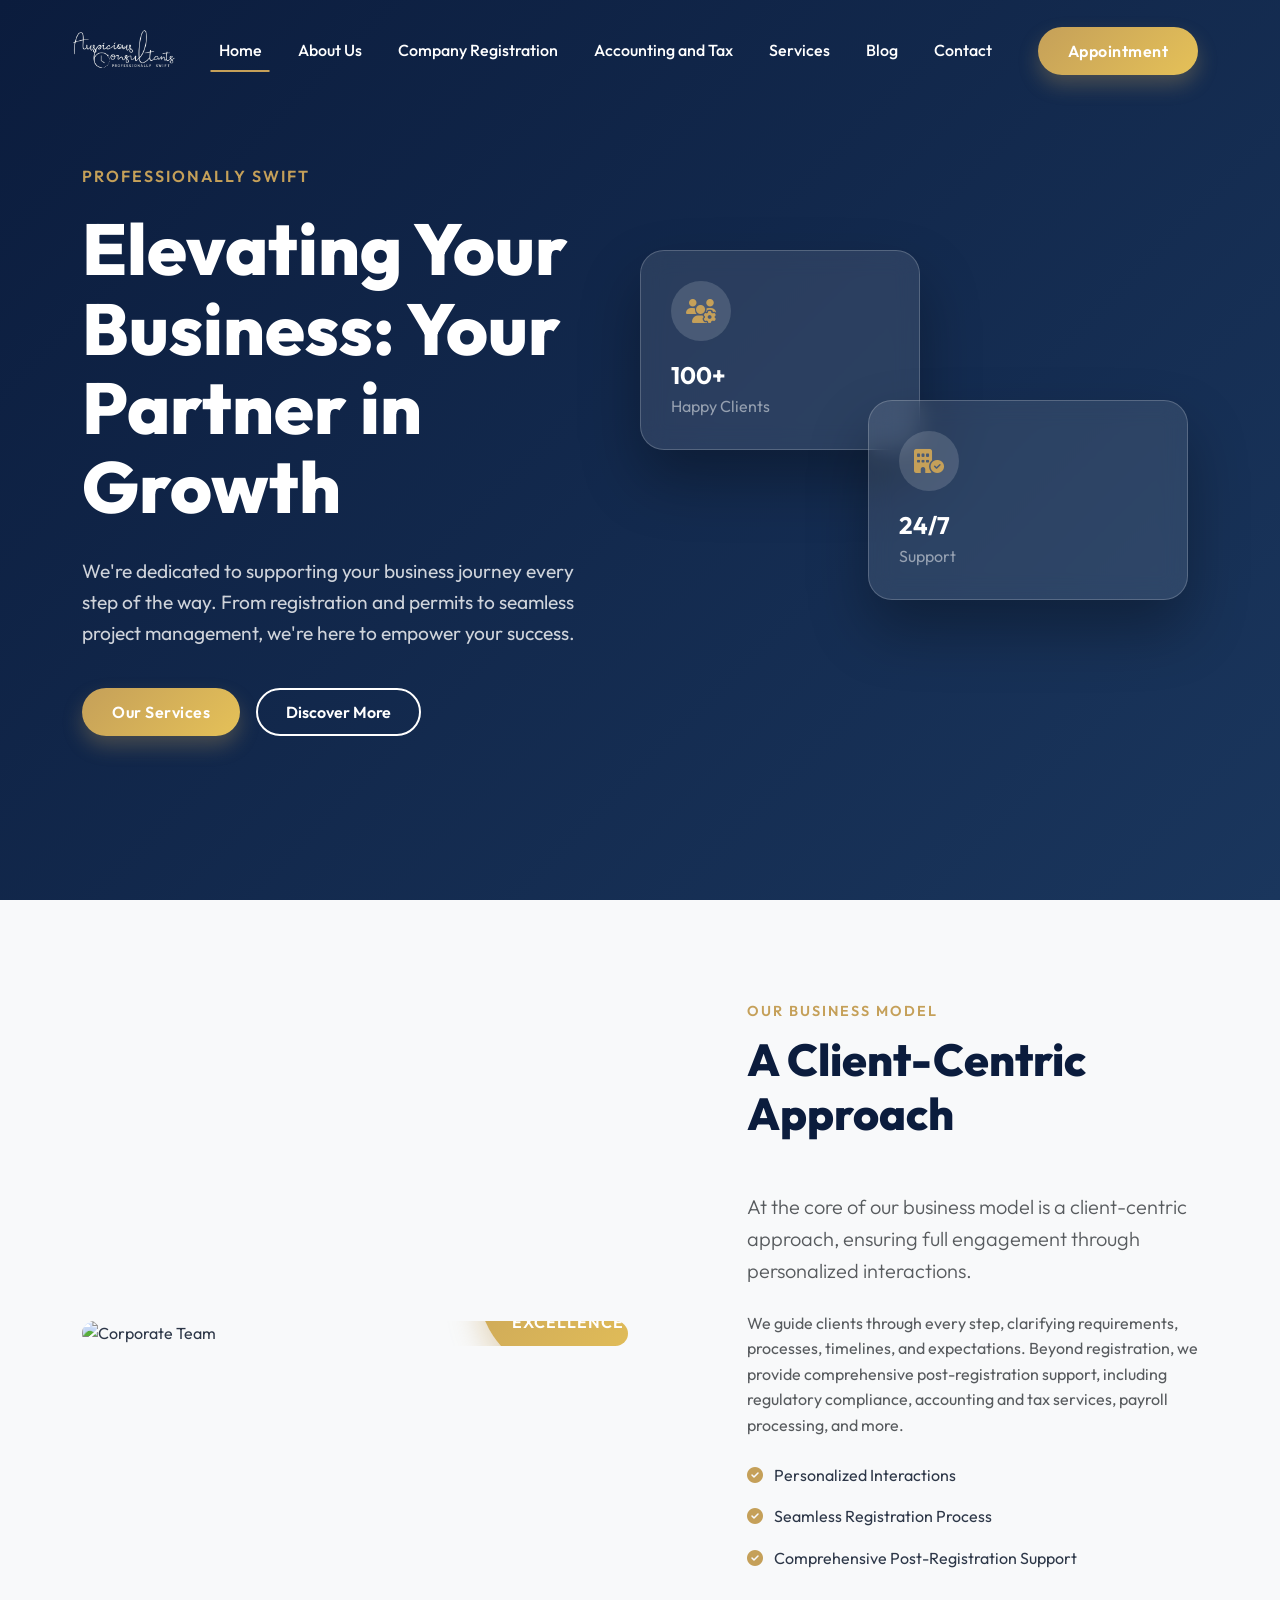
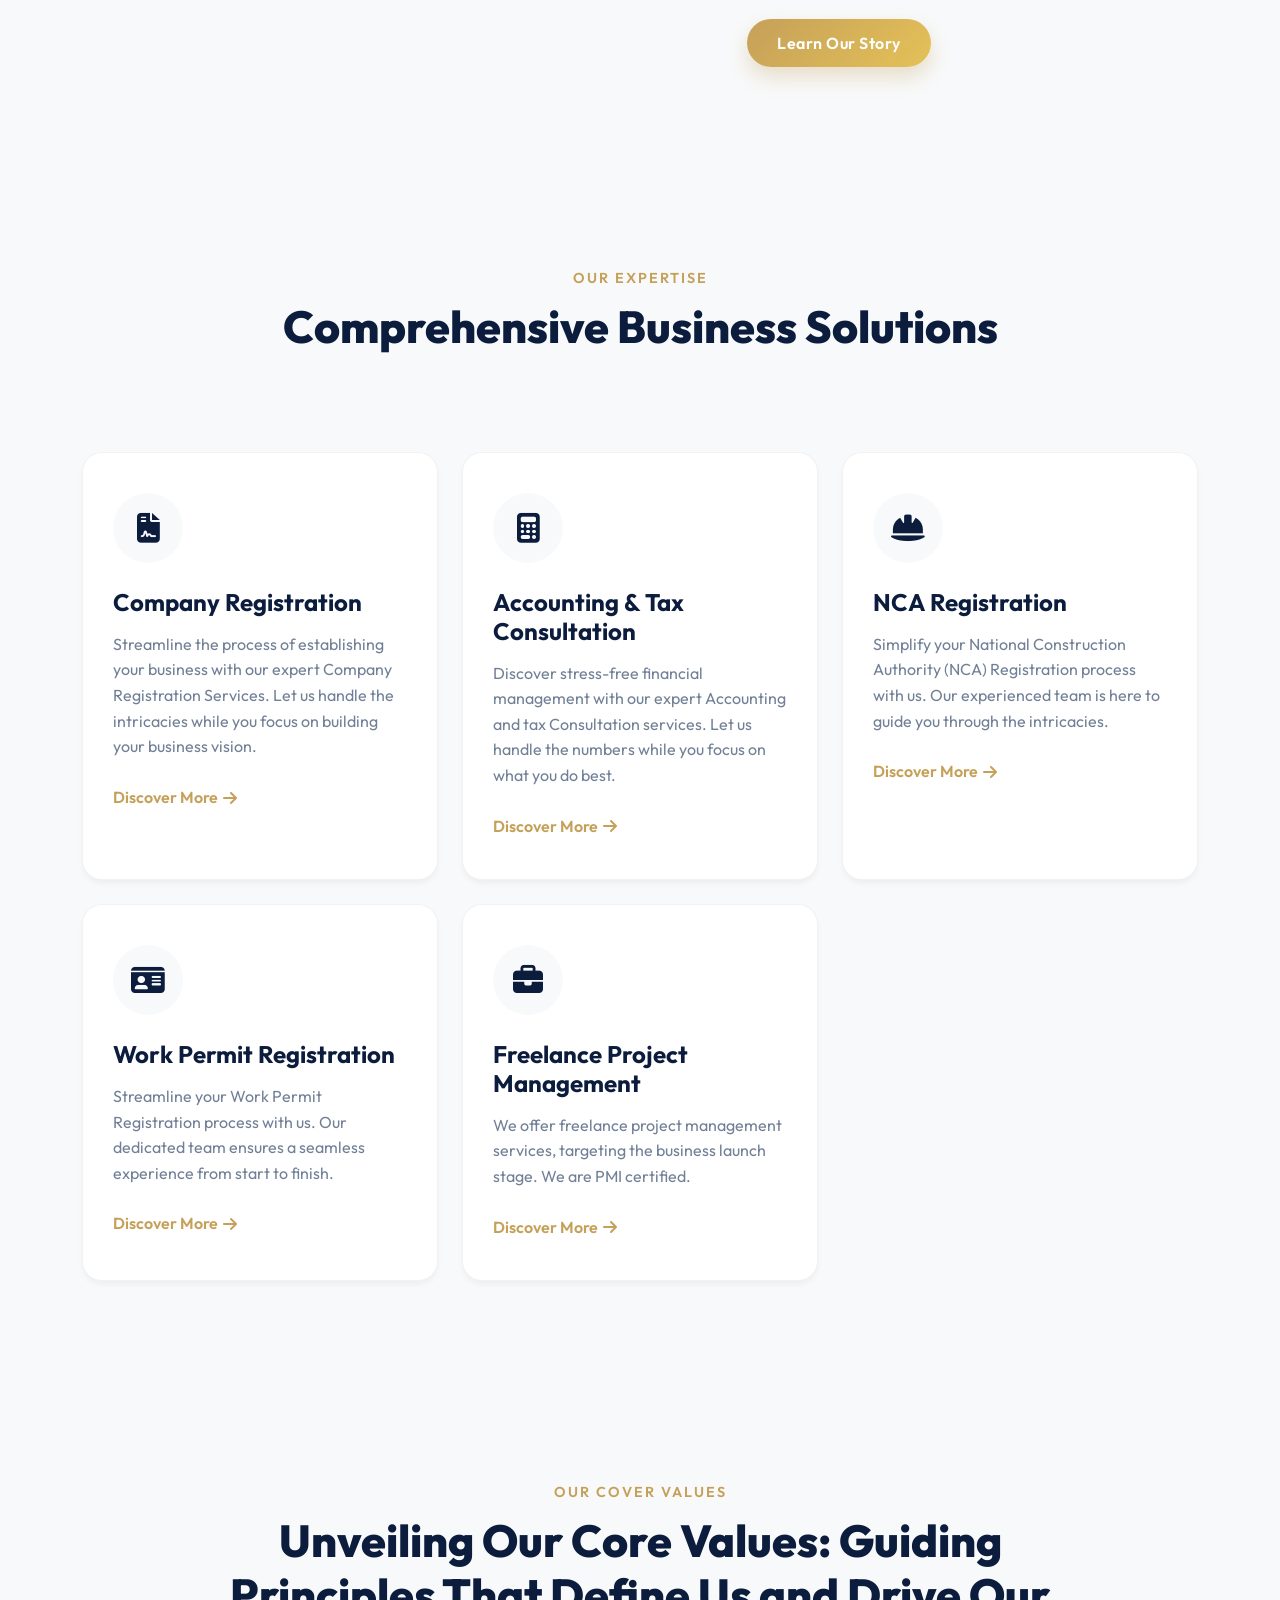
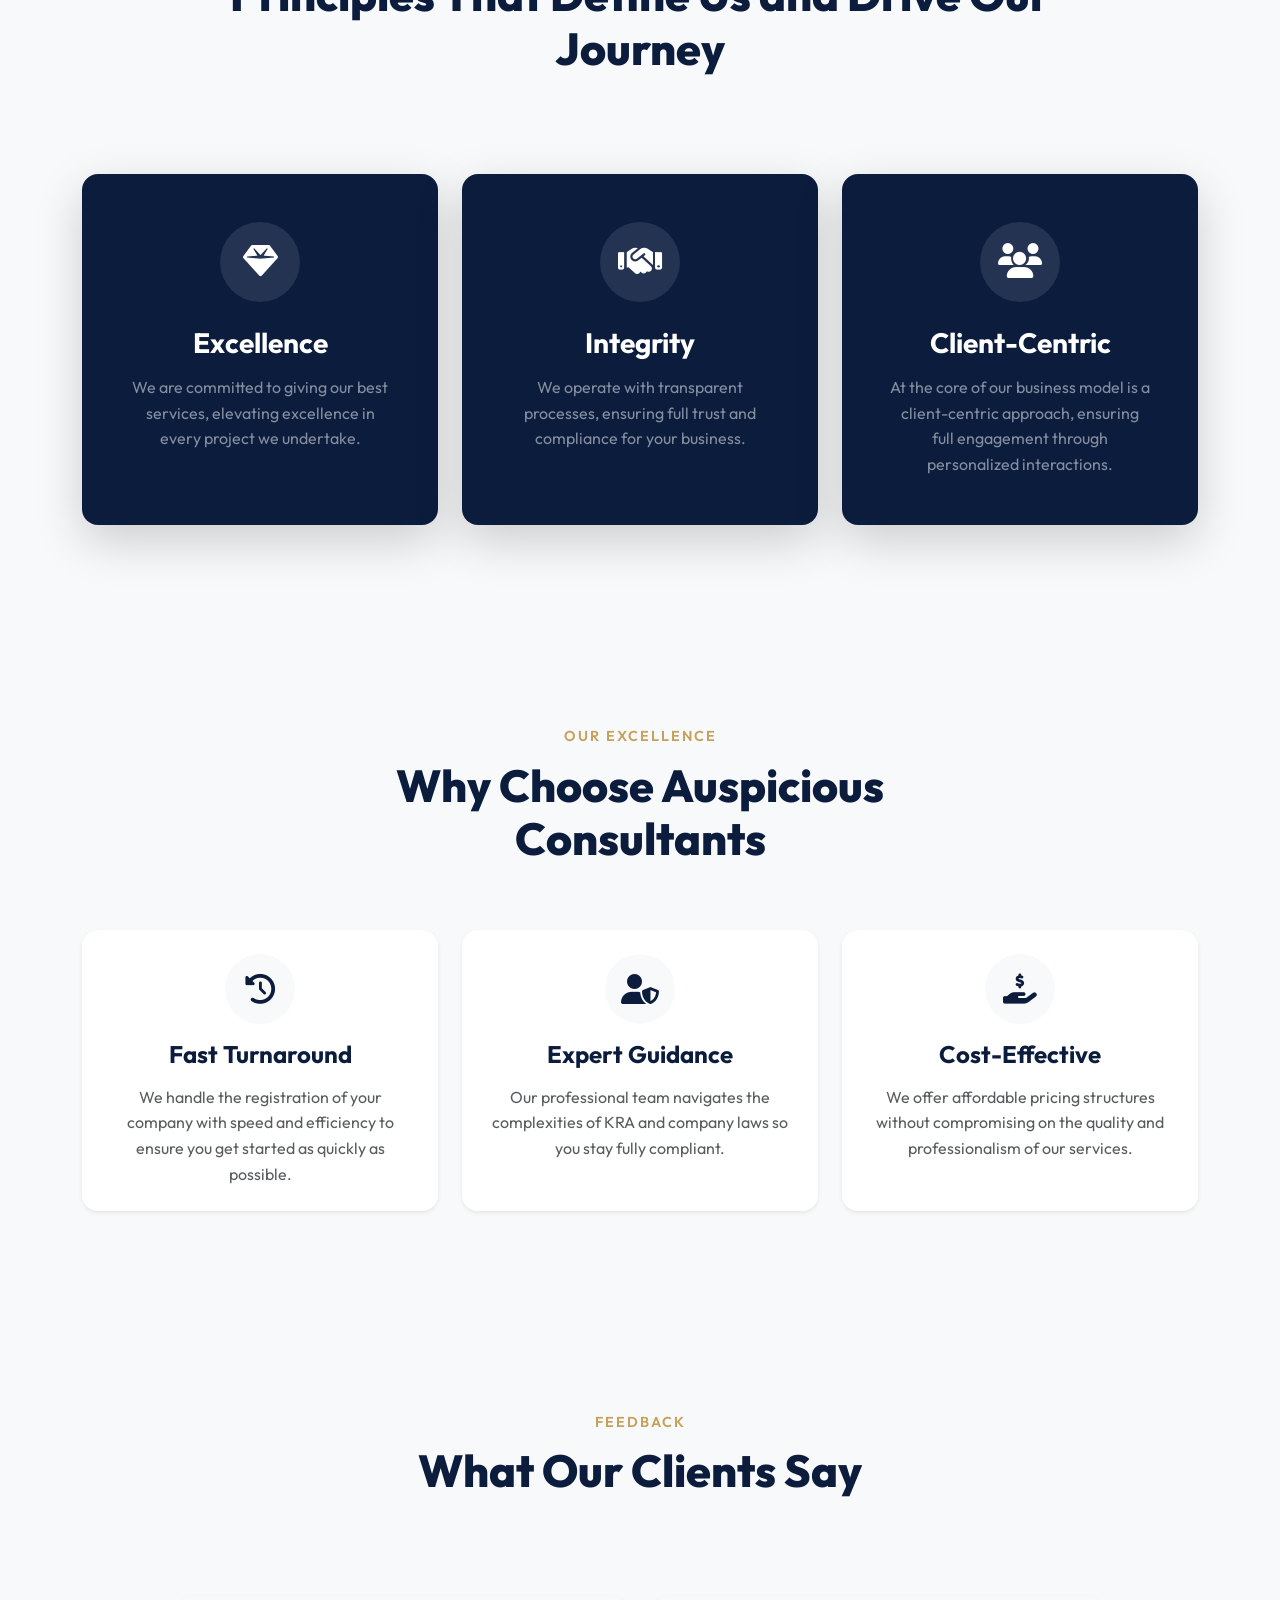
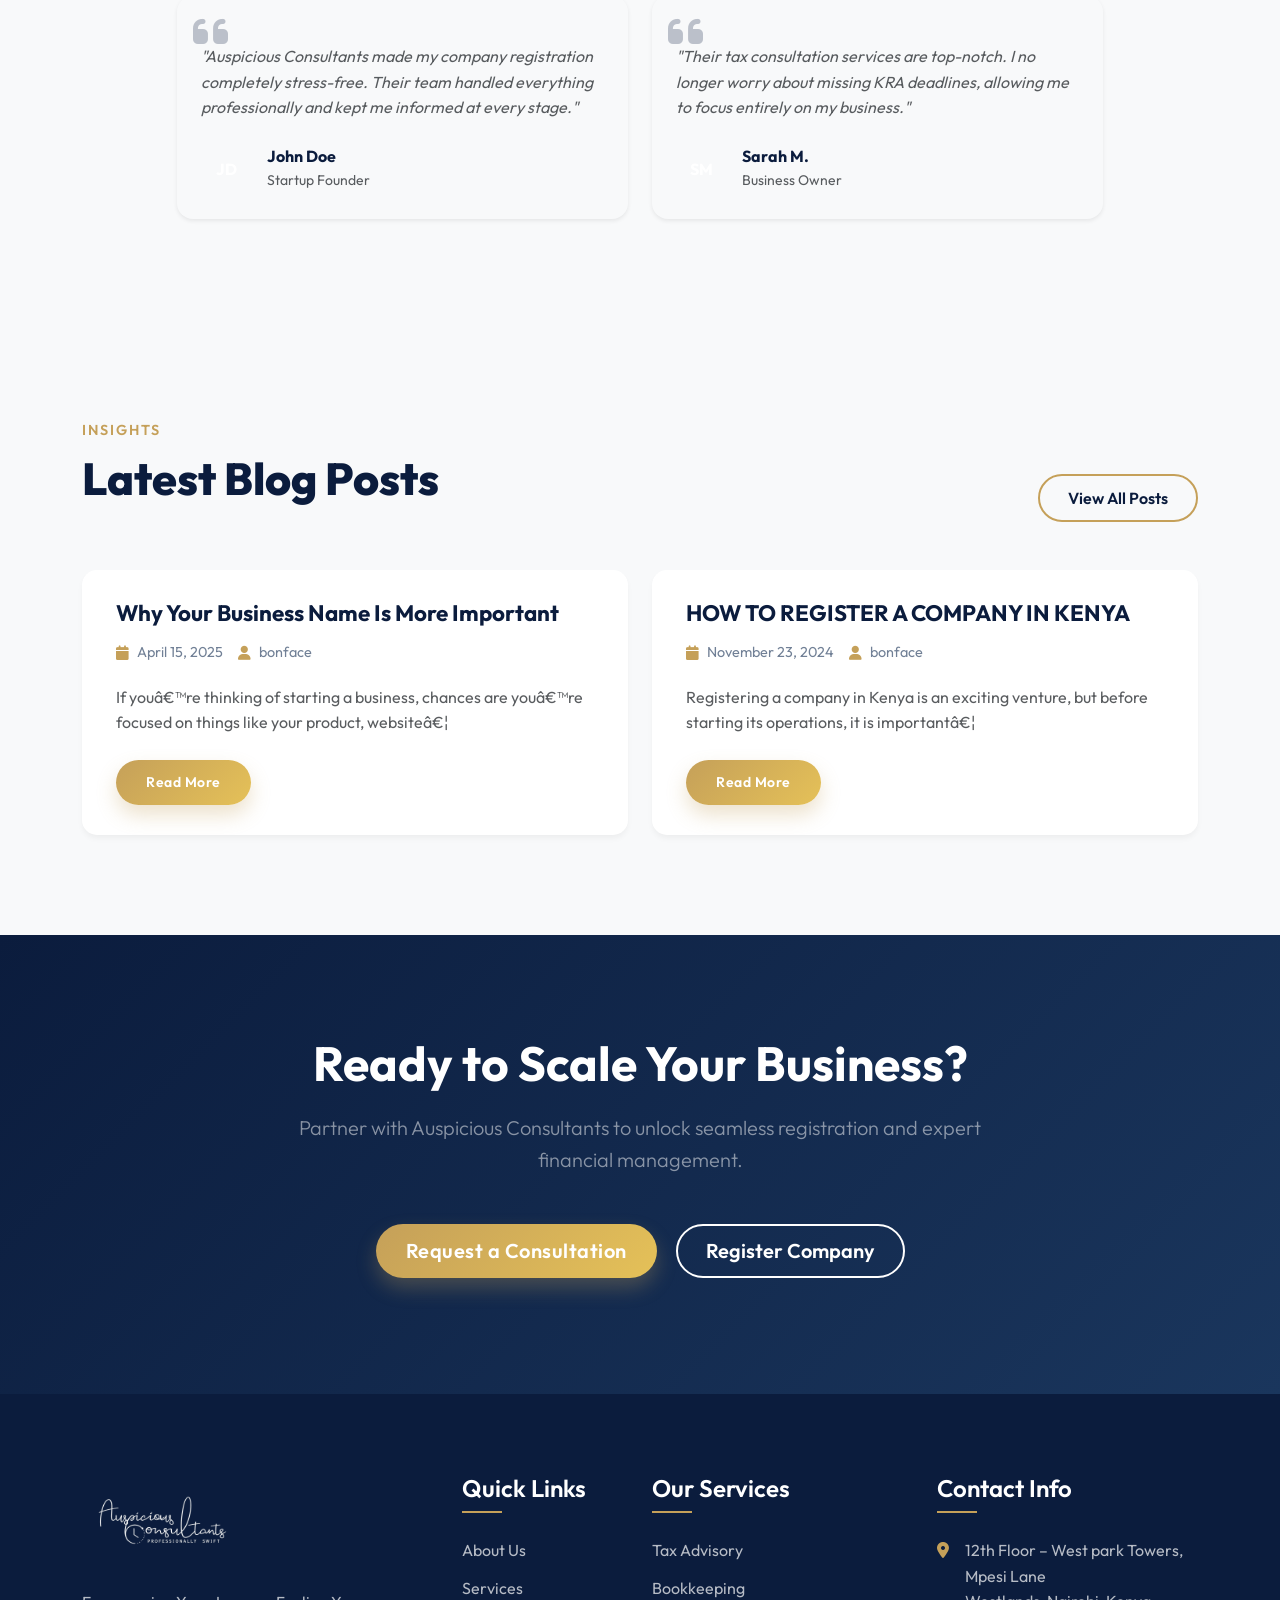
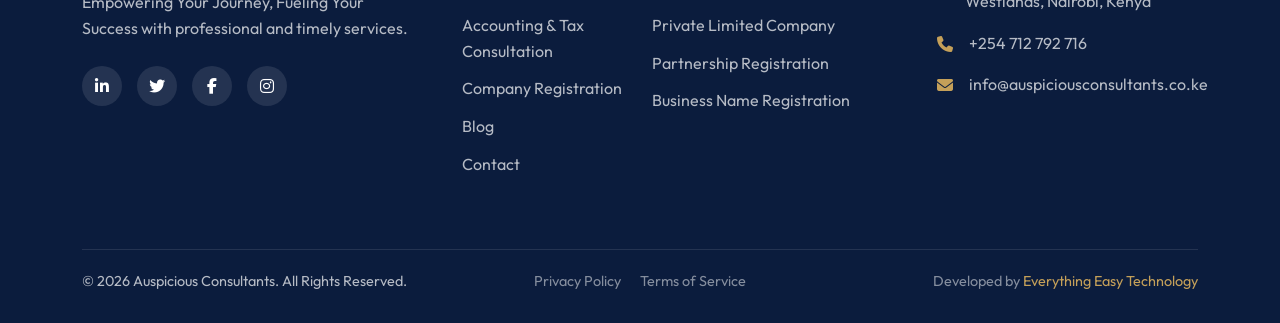
==== index.html @ 0782c594 "first commit" ====
<!doctype html>
<html lang="en">
  <head>
    <meta charset="UTF-8" />
    <meta name="viewport" content="width=device-width, initial-scale=1.0" />
    <!-- SEO Meta Tags -->
    <meta
      name="description"
      content="Auspicious Consultants providing top-tier Company Registration, Accounting and Tax Consultation services in Kenya."
    />
    <meta
      name="keywords"
      content="company registration, tax consultation, accounting, Kenya, KRA returns"
    />
    <title>Auspicious Consultants | Professional Registration & Tax</title>

    <!-- Open Graph Tags -->
    <meta property="og:title" content="Auspicious Consultants" />
    <meta
      property="og:description"
      content="Company Registration and Tax Consultation services."
    />
    <meta property="og:type" content="website" />

    <!-- Google Fonts -->
    <link rel="preconnect" href="https://fonts.googleapis.com" />
    <link rel="preconnect" href="https://fonts.gstatic.com" crossorigin />
    <link
      href="https://fonts.googleapis.com/css2?family=Outfit:wght@300;400;500;600;700;800&display=swap"
      rel="stylesheet"
    />

    <!-- Bootstrap 5 CSS -->
    <link
      href="https://cdn.jsdelivr.net/npm/bootstrap@5.3.0/dist/css/bootstrap.min.css"
      rel="stylesheet"
    />

    <!-- Font Awesome -->
    <link
      rel="stylesheet"
      href="https://cdnjs.cloudflare.com/ajax/libs/font-awesome/6.4.0/css/all.min.css"
    />

    <!-- AOS Animation CSS -->
    <link href="https://unpkg.com/aos@2.3.1/dist/aos.css" rel="stylesheet" />

    <!-- Custom CSS -->
    <link rel="stylesheet" href="css/style.css" />
  </head>

  <body>
    <div id="nav-placeholder"></div>

    <!-- Hero Section -->
    <section class="hero" id="home">
      <div class="container">
        <div class="row align-items-center">
          <div class="col-lg-6 hero-content" data-aos="fade-right">
            <span class="hero-subtitle">Professionally Swift</span>
            <h1 class="hero-title">
              Elevating Your Business: Your Partner in Growth
            </h1>
            <p class="hero-text">
              We're dedicated to supporting your business journey every step of
              the way. From registration and permits to seamless project
              management, we're here to empower your success.
            </p>
            <div class="d-flex gap-3">
              <a href="accounting-tax-consultation.html" class="btn btn-premium"
                >Our Services</a
              >
              <a
                href="about.html"
                class="btn btn-outline-premium text-white border-white"
                >Discover More</a
              >
            </div>
          </div>
          <div
            class="col-lg-6 hero-visual d-none d-lg-flex"
            data-aos="fade-left"
            data-aos-delay="200"
          >
            <!-- Glassmorphism Floating Cards -->
            <div class="glass-card gc-1">
              <div class="glass-icon">
                <i class="fa-solid fa-users-gear"></i>
              </div>
              <h4 class="text-white mb-1">100+</h4>
              <p class="text-white-50 mb-0">Happy Clients</p>
            </div>
            <!-- <div class="glass-card gc-2">
              <div class="glass-icon"><i class="fa-solid fa-bolt"></i></div>
              <h4 class="text-white mb-1">100%</h4>
              <p class="text-white-50 mb-0">Efficiency</p>
            </div> -->

            <div class="glass-card gc-3">
              <div class="glass-icon">
                <i class="fa-solid fa-building-circle-check"></i>
              </div>
              <h4 class="text-white mb-1">24/7</h4>
              <p class="text-white-50 mb-0">Support</p>
            </div>
          </div>
        </div>
      </div>
    </section>

    <!-- About Section -->
    <section class="section-padding bg-light-gray" id="about">
      <div class="container">
        <div class="row align-items-center">
          <div class="col-lg-6 mb-5 mb-lg-0" data-aos="fade-right">
            <div class="about-image">
              <img
                src="https://images.unsplash.com/photo-1600880292203-757bb62b4baf?auto=format&fit=crop&q=80&w=1000"
                alt="Corporate Team"
                class="img-fluid"
              />
              <div class="experience-badge">
                <h3><span class="counter" data-target="25">0</span>+</h3>
                <p>Years<br />Excellence</p>
              </div>
            </div>
          </div>
          <div class="col-lg-5 offset-lg-1" data-aos="fade-left">
            <div class="section-title">
              <span class="section-subtitle">Our Business Model</span>
              <h2>A Client-Centric Approach</h2>
            </div>
            <p class="lead text-muted mb-4">
              At the core of our business model is a client-centric approach,
              ensuring full engagement through personalized interactions.
            </p>
            <p class="text-muted mb-4">
              We guide clients through every step, clarifying requirements,
              processes, timelines, and expectations. Beyond registration, we
              provide comprehensive post-registration support, including
              regulatory compliance, accounting and tax services, payroll
              processing, and more.
            </p>
            <ul class="list-unstyled mb-5">
              <li class="mb-3">
                <i class="fa-solid fa-check-circle text-accent me-2"></i>
                Personalized Interactions
              </li>
              <li class="mb-3">
                <i class="fa-solid fa-check-circle text-accent me-2"></i>
                Seamless Registration Process
              </li>
              <li>
                <i class="fa-solid fa-check-circle text-accent me-2"></i>
                Comprehensive Post-Registration Support
              </li>
            </ul>
            <a href="about.html" class="btn btn-premium">Learn Our Story</a>
          </div>
        </div>
      </div>
    </section>

    <!-- Services Section -->
    <section class="section-padding" id="services">
      <div class="container">
        <div class="row text-center mb-5" data-aos="fade-up">
          <div class="col-lg-8 mx-auto">
            <div class="section-title text-center">
              <span class="section-subtitle">Our Expertise</span>
              <h2>Comprehensive Business Solutions</h2>
            </div>
          </div>
        </div>
        <div class="row g-4">
          <!-- Service 1 -->
          <div
            class="col-lg-4 col-md-6"
            data-aos="fade-up"
            data-aos-delay="100"
          >
            <div class="service-card">
              <div class="service-icon">
                <i class="fa-solid fa-file-contract"></i>
              </div>
              <h4>Company Registration</h4>
              <p>
                Streamline the process of establishing your business with our
                expert Company Registration Services. Let us handle the
                intricacies while you focus on building your business vision.
              </p>
              <a href="company-registration.html" class="service-link"
                >Discover More <i class="fa-solid fa-arrow-right"></i
              ></a>
            </div>
          </div>
          <!-- Service 2 -->
          <div
            class="col-lg-4 col-md-6"
            data-aos="fade-up"
            data-aos-delay="200"
          >
            <div class="service-card">
              <div class="service-icon">
                <i class="fa-solid fa-calculator"></i>
              </div>
              <h4>Accounting & Tax Consultation</h4>
              <p>
                Discover stress-free financial management with our expert
                Accounting and tax Consultation services. Let us handle the
                numbers while you focus on what you do best.
              </p>
              <a href="accounting-tax-consultation.html" class="service-link"
                >Discover More <i class="fa-solid fa-arrow-right"></i
              ></a>
            </div>
          </div>
          <!-- Service 3 -->
          <div
            class="col-lg-4 col-md-6"
            data-aos="fade-up"
            data-aos-delay="300"
          >
            <div class="service-card">
              <div class="service-icon">
                <i class="fa-solid fa-hard-hat"></i>
              </div>
              <h4>NCA Registration</h4>
              <p>
                Simplify your National Construction Authority (NCA) Registration
                process with us. Our experienced team is here to guide you
                through the intricacies.
              </p>
              <a href="#" class="service-link"
                >Discover More <i class="fa-solid fa-arrow-right"></i
              ></a>
            </div>
          </div>
          <!-- Service 4 -->
          <div
            class="col-lg-4 col-md-6"
            data-aos="fade-up"
            data-aos-delay="400"
          >
            <div class="service-card">
              <div class="service-icon">
                <i class="fa-solid fa-id-card"></i>
              </div>
              <h4>Work Permit Registration</h4>
              <p>
                Streamline your Work Permit Registration process with us. Our
                dedicated team ensures a seamless experience from start to
                finish.
              </p>
              <a href="#" class="service-link"
                >Discover More <i class="fa-solid fa-arrow-right"></i
              ></a>
            </div>
          </div>
          <!-- Service 5 -->
          <div
            class="col-lg-4 col-md-6"
            data-aos="fade-up"
            data-aos-delay="500"
          >
            <div class="service-card">
              <div class="service-icon">
                <i class="fa-solid fa-briefcase"></i>
              </div>
              <h4>Freelance Project Management</h4>
              <p>
                We offer freelance project management services, targeting the
                business launch stage. We are PMI certified.
              </p>
              <a href="#" class="service-link"
                >Discover More <i class="fa-solid fa-arrow-right"></i
              ></a>
            </div>
          </div>
        </div>
      </div>
    </section>
    <!-- Our Cover Values -->
    <section class="section-padding" id="core-values">
      <div class="container">
        <div class="row text-center mb-5" data-aos="fade-up">
          <div class="col-lg-10 mx-auto">
            <div class="section-title text-center">
              <span class="section-subtitle">Our Cover Values</span>
              <h2>
                Unveiling Our Core Values: Guiding Principles That Define Us and
                Drive Our Journey
              </h2>
            </div>
          </div>
        </div>
        <div class="row g-4">
          <div class="col-lg-4" data-aos="fade-up" data-aos-delay="100">
            <div
              class="bg-primary-theme text-center p-5 rounded-4 h-100 shadow-lg hover-lift"
            >
              <div
                class="service-icon mx-auto mb-4 text-white d-flex align-items-center justify-content-center"
                style="
                  width: 80px;
                  height: 80px;
                  font-size: 35px;
                  background: rgba(255, 255, 255, 0.1);
                  border-radius: 50%;
                "
              >
                <i class="fa-solid fa-gem"></i>
              </div>
              <h3 class="text-white mb-3">Excellence</h3>
              <p class="text-white-50 mb-0">
                We are committed to giving our best services, elevating
                excellence in every project we undertake.
              </p>
            </div>
          </div>
          <div class="col-lg-4" data-aos="fade-up" data-aos-delay="200">
            <div
              class="bg-primary-theme text-center p-5 rounded-4 h-100 shadow-lg hover-lift"
            >
              <div
                class="service-icon mx-auto mb-4 text-white d-flex align-items-center justify-content-center"
                style="
                  width: 80px;
                  height: 80px;
                  font-size: 35px;
                  background: rgba(255, 255, 255, 0.1);
                  border-radius: 50%;
                "
              >
                <i class="fa-solid fa-handshake"></i>
              </div>
              <h3 class="text-white mb-3">Integrity</h3>
              <p class="text-white-50 mb-0">
                We operate with transparent processes, ensuring full trust and
                compliance for your business.
              </p>
            </div>
          </div>
          <div class="col-lg-4" data-aos="fade-up" data-aos-delay="300">
            <div
              class="bg-primary-theme text-center p-5 rounded-4 h-100 shadow-lg hover-lift"
            >
              <div
                class="service-icon mx-auto mb-4 text-white d-flex align-items-center justify-content-center"
                style="
                  width: 80px;
                  height: 80px;
                  font-size: 35px;
                  background: rgba(255, 255, 255, 0.1);
                  border-radius: 50%;
                "
              >
                <i class="fa-solid fa-users"></i>
              </div>
              <h3 class="text-white mb-3">Client-Centric</h3>
              <p class="text-white-50 mb-0">
                At the core of our business model is a client-centric approach,
                ensuring full engagement through personalized interactions.
              </p>
            </div>
          </div>
        </div>
      </div>
    </section>

    <!-- Why Choose Us -->
    <section class="section-padding bg-light-gray" id="why-us">
      <div class="container">
        <div class="row align-items-end mb-5" data-aos="fade-up">
          <div class="col-lg-8 mx-auto text-center">
            <div class="section-title mb-0">
              <span class="section-subtitle">Our Excellence</span>
              <h2>Why Choose Auspicious Consultants</h2>
            </div>
          </div>
        </div>
        <div class="row g-4">
          <div
            class="col-lg-4 col-md-6"
            data-aos="fade-up"
            data-aos-delay="100"
          >
            <div class="bg-white p-4 rounded-4 shadow-sm text-center h-100">
              <div
                class="service-icon mx-auto mb-3"
                style="width: 70px; height: 70px; font-size: 30px"
              >
                <i class="fa-solid fa-clock-rotate-left"></i>
              </div>
              <h4 class="mb-3">Fast Turnaround</h4>
              <p class="text-muted mb-0">
                We handle the registration of your company with speed and
                efficiency to ensure you get started as quickly as possible.
              </p>
            </div>
          </div>
          <div
            class="col-lg-4 col-md-6"
            data-aos="fade-up"
            data-aos-delay="200"
          >
            <div class="bg-white p-4 rounded-4 shadow-sm text-center h-100">
              <div
                class="service-icon mx-auto mb-3"
                style="width: 70px; height: 70px; font-size: 30px"
              >
                <i class="fa-solid fa-user-shield"></i>
              </div>
              <h4 class="mb-3">Expert Guidance</h4>
              <p class="text-muted mb-0">
                Our professional team navigates the complexities of KRA and
                company laws so you stay fully compliant.
              </p>
            </div>
          </div>
          <div
            class="col-lg-4 col-md-6"
            data-aos="fade-up"
            data-aos-delay="300"
          >
            <div class="bg-white p-4 rounded-4 shadow-sm text-center h-100">
              <div
                class="service-icon mx-auto mb-3"
                style="width: 70px; height: 70px; font-size: 30px"
              >
                <i class="fa-solid fa-hand-holding-dollar"></i>
              </div>
              <h4 class="mb-3">Cost-Effective</h4>
              <p class="text-muted mb-0">
                We offer affordable pricing structures without compromising on
                the quality and professionalism of our services.
              </p>
            </div>
          </div>
        </div>
      </div>
    </section>

    <!-- Testimonials -->
    <section class="section-padding">
      <div class="container">
        <div class="row text-center mb-5" data-aos="fade-up">
          <div class="col-lg-8 mx-auto">
            <div class="section-title text-center">
              <span class="section-subtitle">Feedback</span>
              <h2>What Our Clients Say</h2>
            </div>
          </div>
        </div>
        <div class="row g-4 justify-content-center">
          <div class="col-lg-5" data-aos="fade-right">
            <div
              class="bg-light-gray p-4 rounded-4 shadow-sm h-100 position-relative"
            >
              <i
                class="fa-solid fa-quote-left fs-1 text-primary-theme opacity-25 position-absolute top-0 start-0 mt-3 ms-3"
              ></i>
              <p class="text-muted fst-italic position-relative z-1 pt-4">
                "Auspicious Consultants made my company registration completely
                stress-free. Their team handled everything professionally and
                kept me informed at every stage."
              </p>
              <div class="d-flex align-items-center mt-4">
                <div
                  class="bg-premium rounded-circle d-flex align-items-center justify-content-center text-white fw-bold me-3"
                  style="width: 50px; height: 50px"
                >
                  JD
                </div>
                <div>
                  <h6 class="mb-0">John Doe</h6>
                  <small class="text-muted">Startup Founder</small>
                </div>
              </div>
            </div>
          </div>
          <div class="col-lg-5" data-aos="fade-left">
            <div
              class="bg-light-gray p-4 rounded-4 shadow-sm h-100 position-relative"
            >
              <i
                class="fa-solid fa-quote-left fs-1 text-primary-theme opacity-25 position-absolute top-0 start-0 mt-3 ms-3"
              ></i>
              <p class="text-muted fst-italic position-relative z-1 pt-4">
                "Their tax consultation services are top-notch. I no longer
                worry about missing KRA deadlines, allowing me to focus entirely
                on my business."
              </p>
              <div class="d-flex align-items-center mt-4">
                <div
                  class="bg-premium rounded-circle d-flex align-items-center justify-content-center text-white fw-bold me-3"
                  style="width: 50px; height: 50px"
                >
                  SM
                </div>
                <div>
                  <h6 class="mb-0">Sarah M.</h6>
                  <small class="text-muted">Business Owner</small>
                </div>
              </div>
            </div>
          </div>
        </div>
      </div>
    </section>

    <!-- Featured Jobs -->
    <section class="section-padding">
      <div class="container">
        <div class="row align-items-end mb-5" data-aos="fade-up">
          <div class="col-lg-8">
            <div class="section-title mb-0">
              <span class="section-subtitle">Insights</span>
              <h2>Latest Blog Posts</h2>
            </div>
          </div>
          <div class="col-lg-4 text-lg-end mt-4 mt-lg-0">
            <a href="blog.html" class="btn btn-outline-premium"
              >View All Posts</a
            >
          </div>
        </div>
        <div class="row g-4">
          <div class="col-lg-6" data-aos="fade-up" data-aos-delay="100">
            <div class="job-card">
              <h4 class="job-title">
                Why Your Business Name Is More Important
              </h4>
              <div class="job-meta">
                <span><i class="fa-solid fa-calendar"></i> April 15, 2025</span>
                <span><i class="fa-solid fa-user"></i> bonface</span>
              </div>
              <p class="text-muted mb-4">
                If youâ€™re thinking of starting a business, chances are
                youâ€™re focused on things like your product, websiteâ€¦
              </p>
              <a
                href="why-your-business-name-is-more-important.html"
                class="btn btn-premium btn-sm"
                >Read More</a
              >
            </div>
          </div>
          <div class="col-lg-6" data-aos="fade-up" data-aos-delay="200">
            <div class="job-card">
              <h4 class="job-title">HOW TO REGISTER A COMPANY IN KENYA</h4>
              <div class="job-meta">
                <span
                  ><i class="fa-solid fa-calendar"></i> November 23, 2024</span
                >
                <span><i class="fa-solid fa-user"></i> bonface</span>
              </div>
              <p class="text-muted mb-4">
                Registering a company in Kenya is an exciting venture, but
                before starting its operations, it is importantâ€¦
              </p>
              <a
                href="how-to-register-a-company-in-kenya.html"
                class="btn btn-premium btn-sm"
                >Read More</a
              >
            </div>
          </div>
        </div>
      </div>
    </section>

    <!-- CTA Section -->
    <section class="cta-section">
      <div class="container">
        <div class="row justify-content-center">
          <div class="col-lg-8 text-center cta-content" data-aos="zoom-in">
            <h2>Ready to Scale Your Business?</h2>
            <p class="lead mb-5 text-white-50">
              Partner with Auspicious Consultants to unlock seamless
              registration and expert financial management.
            </p>
            <a href="contact.html" class="btn btn-premium btn-lg me-3 mb-3"
              >Request a Consultation</a
            >
            <a
              href="company-registration.html"
              class="btn btn-outline-premium text-white border-white btn-lg mb-3"
              >Register Company</a
            >
          </div>
        </div>
      </div>
    </section>

    <div id="footer-placeholder"></div>

    <div class="scroll-top"><i class="fa-solid fa-chevron-up"></i></div>

    <!-- Scripts -->
    <script src="https://cdn.jsdelivr.net/npm/bootstrap@5.3.0/dist/js/bootstrap.bundle.min.js"></script>
    <script src="https://unpkg.com/aos@2.3.1/dist/aos.js"></script>
    <script src="js/main.js"></script>
  </body>
</html>
---- css/style.css ----
:root {
  --primary-color: #0b1c3d; /* Deep Navy Blue */
  --secondary-color: #1a365d;
  --accent-color: #c5a059; /* Premium Gold */
  --accent-hover: #d4af37;
  --text-dark: #2d3748;
  --text-light: #718096;
  --bg-light: #f8f9fa; /* Soft Gray */
  --white: #ffffff;
  --glass-bg: rgba(255, 255, 255, 0.1);
  --glass-border: rgba(255, 255, 255, 0.2);
  --shadow-sm: 0 4px 6px -1px rgba(0, 0, 0, 0.05);
  --shadow-md: 0 10px 25px -5px rgba(0, 0, 0, 0.1);
  --shadow-lg: 0 25px 50px -12px rgba(0, 0, 0, 0.15);
  --transition: all 0.3s cubic-bezier(0.25, 0.8, 0.25, 1);
  --gradient-gold: linear-gradient(135deg, #c5a059 0%, #e5c158 100%);
  --gradient-dark: linear-gradient(135deg, #0b1c3d 0%, #1a365d 100%);
}

body,
html {
  font-family: "Outfit", sans-serif;
  color: var(--text-dark);
  background-color: var(--bg-light);
  line-height: 1.6;
  overflow-x: hidden !important;
  width: 100%;
  position: relative;
}

h1,
h2,
h3,
h4,
h5,
h6 {
  font-weight: 700;
  color: var(--primary-color);
  margin-bottom: 1rem;
}

a {
  text-decoration: none;
  color: var(--primary-color);
  transition: var(--transition);
}

a:hover {
  color: var(--accent-color);
}

/* Utilities */
.text-primary-theme {
  color: var(--primary-color) !important;
}
.text-accent {
  color: var(--accent-color) !important;
}
.bg-primary-theme {
  background-color: var(--primary-color) !important;
}
.bg-accent {
  background-color: var(--accent-color) !important;
}
.bg-light-gray {
  background-color: var(--bg-light) !important;
}
.section-padding {
  padding: 100px 0;
}

/* Buttons */
.btn-premium {
  background: var(--gradient-gold);
  color: var(--white);
  border: none;
  padding: 12px 30px;
  border-radius: 50px;
  font-weight: 600;
  letter-spacing: 0.5px;
  transition: var(--transition);
  box-shadow: 0 10px 20px rgba(197, 160, 89, 0.3);
  position: relative;
  overflow: hidden;
  z-index: 1;
}

.btn-premium::before {
  content: "";
  position: absolute;
  top: 0;
  left: 0;
  right: 0;
  bottom: 0;
  background: linear-gradient(135deg, #e5c158 0%, #c5a059 100%);
  z-index: -1;
  transition: opacity 0.3s ease;
  opacity: 0;
}

.btn-premium:hover {
  color: var(--white);
  transform: translateY(-3px);
  box-shadow: 0 15px 25px rgba(197, 160, 89, 0.4);
}

.btn-premium:hover::before {
  opacity: 1;
}

.btn-outline-premium {
  background: transparent;
  color: var(--primary-color);
  border: 2px solid var(--accent-color);
  padding: 10px 28px;
  border-radius: 50px;
  font-weight: 600;
  transition: var(--transition);
}

.btn-outline-premium:hover {
  background: var(--accent-color);
  color: var(--white);
  transform: translateY(-3px);
}

/* Navbar */
.navbar {
  transition: var(--transition);
  padding: 20px 0;
  background: transparent;
  z-index: 1030;
}

.navbar.scrolled {
  background: rgba(255, 255, 255, 0.95);
  padding: 5px 0;
  box-shadow: var(--shadow-sm);
}

.navbar-brand {
  font-size: 1.8rem;
  font-weight: 800;
  color: var(--white) !important;
  letter-spacing: 1px;
}

.navbar.scrolled .navbar-brand {
  color: var(--primary-color) !important;
}

.navbar-brand span {
  color: var(--accent-color);
}

.navbar-logo.logo-white {
  transform: scale(1.6);
}

/* Mobile Navbar - Remove scaling */
@media (max-width: 991px) {
  .navbar-logo.logo-white {
    transform: scale(1);
  }

  .navbar {
    padding: 1px 0;
  }

  .offcanvas-body {
    overflow-y: auto;
    min-height: 100svh;
  }
}

.nav-link {
  color: var(--white) !important;
  font-weight: 500;
  margin: 0 10px;
  position: relative;
}

.navbar.scrolled .nav-link {
  color: var(--primary-color) !important;
}

.nav-link::after {
  content: "";
  position: absolute;
  width: 0;
  height: 2px;
  bottom: 0;
  left: 50%;
  background-color: var(--accent-color);
  transition: all 0.3s ease;
  transform: translateX(-50%);
}

.nav-link:hover::after,
.nav-link.active::after {
  width: 100%;
}

.navbar.scrolled .nav-link:hover,
.navbar.scrolled .nav-link.active {
  color: var(--accent-color) !important;
}

/* Hero Section */
.hero {
  position: relative;
  height: 100vh;
  min-height: 800px;
  background: var(--gradient-dark);
  display: flex;
  align-items: center;
  overflow: hidden;
  color: var(--white);
}

.hero::after {
  content: "";
  position: absolute;
  top: 0;
  right: 0;
  bottom: 0;
  left: 0;
  background: url("https://images.unsplash.com/photo-1497366216548-37526070297c?auto=format&fit=crop&q=80&w=1920")
    center/cover no-repeat;
  opacity: 0.15;
  mix-blend-mode: luminosity;
}

.hero-content {
  position: relative;
  z-index: 2;
}

.hero-subtitle {
  color: var(--accent-color);
  font-weight: 600;
  letter-spacing: 2px;
  text-transform: uppercase;
  margin-bottom: 20px;
  display: inline-block;
}

.hero-title {
  font-size: 4.5rem;
  font-weight: 800;
  line-height: 1.1;
  margin-bottom: 30px;
  color: var(--white);
}

.hero-text {
  font-size: 1.2rem;
  color: rgba(255, 255, 255, 0.8);
  margin-bottom: 40px;
  max-width: 500px;
}

/* Hero Right Side - Glassmorphism cards */
.hero-visual {
  position: relative;
  z-index: 2;
  height: 500px;
  display: flex;
  align-items: center;
  justify-content: center;
  /* background: red; */
}

.glass-card {
  background: var(--glass-bg);
  backdrop-filter: blur(12px);
  -webkit-backdrop-filter: blur(12px);
  border: 1px solid var(--glass-border);
  border-radius: 24px;
  padding: 30px;
  box-shadow: 0 30px 60px rgba(0, 0, 0, 0.3);
  position: absolute;
  transition: transform 0.5s ease;
}

.glass-card:hover {
  transform: translateY(-10px);
}

.gc-1 {
  top: 10%;
  left: 0;
  width: 280px;
  animation: float 6s ease-in-out infinite;
}

.gc-2 {
  bottom: 0%;
  right: 60%;
  width: 250px;
  animation: float 8s ease-in-out infinite alternate;
}

.gc-3 {
  top: 40%;
  left: 40%;
  width: 320px;
  z-index: 3;
  animation: float 7s ease-in-out infinite reverse;
}

.glass-icon {
  width: 60px;
  height: 60px;
  background: rgba(255, 255, 255, 0.15);
  border-radius: 50%;
  display: flex;
  align-items: center;
  justify-content: center;
  font-size: 24px;
  color: var(--accent-color);
  margin-bottom: 20px;
}

@keyframes float {
  0% {
    transform: translateY(0px);
  }
  50% {
    transform: translateY(-20px);
  }
  100% {
    transform: translateY(0px);
  }
}

.hover-lift {
  transition: transform 0.3s ease;
}

.hover-lift:hover {
  transform: translateY(-10px);
}

/* Section Titles */
.section-title {
  position: relative;
  margin-bottom: 50px;
}

.section-subtitle {
  color: var(--accent-color);
  font-weight: 600;
  text-transform: uppercase;
  letter-spacing: 2px;
  margin-bottom: 10px;
  display: block;
  font-size: 0.9rem;
}

.section-title h2 {
  font-size: 2.8rem;
  font-weight: 800;
  color: var(--primary-color);
}

/* Companies Slider */
.trusted-by {
  background: var(--white);
  padding: 60px 0;
  border-bottom: 1px solid rgba(0, 0, 0, 0.05);
}

.logo-slider {
  display: flex;
  align-items: center;
  justify-content: space-between;
  opacity: 0.6;
  filter: grayscale(100%);
  transition: var(--transition);
}

.logo-slider:hover {
  opacity: 1;
  filter: grayscale(0%);
}

.logo-slider img {
  max-height: 40px;
  width: auto;
  margin: 0 20px;
  transition: all 0.3s ease;
}

.logo-slider img:hover {
  transform: scale(1.1);
  filter: grayscale(0%);
  opacity: 1;
}

/* About Section */
.about-image {
  position: relative;
  border-radius: 20px;
  overflow: hidden;
  box-shadow: var(--shadow-lg);
}

.about-image img {
  width: 100%;
  display: block;
  transition: transform 0.5s ease;
}

.about-image:hover img {
  transform: scale(1.05);
}

.experience-badge {
  position: absolute;
  bottom: -30px;
  right: -30px;
  background: var(--gradient-gold);
  color: var(--white);
  padding: 40px;
  border-radius: 50%;
  text-align: center;
  box-shadow: 0 15px 30px rgba(197, 160, 89, 0.4);
  z-index: 2;
  width: 180px;
  height: 180px;
  display: flex;
  flex-direction: column;
  justify-content: center;
  align-items: center;
}

.experience-badge h3 {
  font-size: 3rem;
  font-weight: 800;
  color: var(--white);
  margin: 0;
  line-height: 1;
}

.experience-badge p {
  font-size: 1rem;
  font-weight: 600;
  margin: 0;
  text-transform: uppercase;
  letter-spacing: 1px;
}

/* Services */
.service-card {
  background: var(--white);
  border-radius: 20px;
  padding: 40px 30px;
  box-shadow: var(--shadow-sm);
  transition: var(--transition);
  position: relative;
  z-index: 1;
  overflow: hidden;
  height: 100%;
  border: 1px solid rgba(0, 0, 0, 0.05);
}

.service-card::before {
  content: "";
  position: absolute;
  top: 0;
  left: 0;
  right: 0;
  height: 4px;
  background: var(--gradient-gold);
  transform: scaleX(0);
  transform-origin: left;
  transition: transform 0.4s ease;
}

.service-card:hover {
  transform: translateY(-10px);
  box-shadow: var(--shadow-lg);
}

.service-card:hover::before {
  transform: scaleX(1);
}

.service-icon {
  width: 70px;
  height: 70px;
  background: var(--bg-light);
  border-radius: 50%;
  display: flex;
  align-items: center;
  justify-content: center;
  font-size: 30px;
  color: var(--primary-color);
  margin-bottom: 25px;
  transition: var(--transition);
}

.service-card:hover .service-icon {
  background: var(--primary-color);
  color: var(--white);
}

.service-card h4 {
  font-weight: 700;
  margin-bottom: 15px;
}

.service-card p {
  color: var(--text-light);
  margin-bottom: 25px;
}

.service-link {
  color: var(--accent-color);
  font-weight: 600;
  display: inline-flex;
  align-items: center;
}

.service-link i {
  margin-left: 5px;
  transition: transform 0.3s ease;
}

.service-card:hover .service-link i {
  transform: translateX(5px);
}

/* Industries Section */
.industry-card {
  position: relative;
  border-radius: 20px;
  overflow: hidden;
  height: 300px;
  margin-bottom: 30px;
  box-shadow: var(--shadow-md);
}

.industry-card img {
  width: 100%;
  height: 100%;
  object-fit: cover;
  transition: transform 0.7s ease;
}

.industry-overlay {
  position: absolute;
  top: 0;
  left: 0;
  right: 0;
  bottom: 0;
  background: linear-gradient(
    to top,
    rgba(11, 28, 61, 0.9) 0%,
    rgba(11, 28, 61, 0.2) 100%
  );
  display: flex;
  flex-direction: column;
  justify-content: flex-end;
  padding: 30px;
  color: var(--white);
  transition: var(--transition);
}

.industry-card:hover img {
  transform: scale(1.1);
}

.industry-card:hover .industry-overlay {
  background: linear-gradient(
    to top,
    rgba(11, 28, 61, 0.95) 0%,
    rgba(197, 160, 89, 0.6) 100%
  );
}

.industry-overlay h4 {
  color: var(--white);
  margin-bottom: 5px;
  transform: translateY(10px);
  transition: all 0.4s ease;
}

.industry-overlay i {
  font-size: 30px;
  color: var(--accent-color);
  margin-bottom: 15px;
  opacity: 0;
  transform: translateY(20px);
  transition: all 0.4s ease 0.1s;
}

.industry-card:hover .industry-overlay h4 {
  transform: translateY(0);
}

.industry-card:hover .industry-overlay i {
  opacity: 1;
  transform: translateY(0);
}

/* Countries Section */
.country-card {
  background: var(--white);
  border-radius: 20px;
  overflow: hidden;
  box-shadow: var(--shadow-sm);
  transition: var(--transition);
  text-align: center;
  padding: 40px 20px;
  margin-bottom: 30px;
}

.country-card:hover {
  transform: translateY(-10px);
  box-shadow: var(--shadow-md);
  border-color: var(--accent-color);
}

.country-flag {
  width: 80px;
  height: 80px;
  border-radius: 50%;
  object-fit: cover;
  margin: 0 auto 20px;
  border: 3px solid var(--bg-light);
  box-shadow: 0 5px 15px rgba(0, 0, 0, 0.1);
  transition: transform 0.4s ease;
}

.country-card:hover .country-flag {
  transform: scale(1.1);
  border-color: var(--accent-color);
}

/* Timeline */
.timeline {
  position: relative;
  max-width: 1200px;
  margin: 0 auto;
  display: flex;
  justify-content: space-between;
}

.timeline::before {
  content: "";
  position: absolute;
  top: 40px;
  left: 0;
  width: 100%;
  height: 4px;
  background: var(--bg-light);
  z-index: 1;
}

.timeline-step {
  position: relative;
  z-index: 2;
  width: 16%;
  text-align: center;
}

.timeline-icon {
  width: 80px;
  height: 80px;
  background: var(--white);
  border: 4px solid var(--primary-color);
  border-radius: 50%;
  display: flex;
  align-items: center;
  justify-content: center;
  font-size: 30px;
  color: var(--primary-color);
  margin: 0 auto 20px;
  transition: var(--transition);
  box-shadow: var(--shadow-md);
}

.timeline-step:hover .timeline-icon {
  background: var(--primary-color);
  color: var(--white);
  border-color: var(--accent-color);
  transform: scale(1.1);
}

.timeline-content h5 {
  font-weight: 700;
  margin-bottom: 10px;
}

.timeline-content p {
  font-size: 0.9rem;
  color: var(--text-light);
}

/* Featured Jobs */
.job-card {
  background: var(--white);
  border-radius: 15px;
  padding: 30px;
  box-shadow: var(--shadow-sm);
  transition: var(--transition);
  border-left: 4px solid transparent;
}

.job-card:hover {
  transform: translateX(10px);
  box-shadow: var(--shadow-md);
  border-left-color: var(--accent-color);
}

.job-title {
  font-size: 1.4rem;
  font-weight: 700;
  margin-bottom: 15px;
  color: var(--primary-color);
}

.job-meta {
  display: flex;
  flex-wrap: wrap;
  gap: 15px;
  margin-bottom: 20px;
}

.job-meta span {
  display: flex;
  align-items: center;
  color: var(--text-light);
  font-size: 0.9rem;
}

.job-meta i {
  color: var(--accent-color);
  margin-right: 8px;
}

/* Why Choose Us */
.feature-card {
  text-align: center;
  padding: 40px 20px;
  background: var(--white);
  border-radius: 20px;
  box-shadow: var(--shadow-sm);
  transition: var(--transition);
}

.feature-card:hover {
  transform: translateY(-10px);
  box-shadow: var(--shadow-md);
}

.feature-icon {
  width: 80px;
  height: 80px;
  background: rgba(197, 160, 89, 0.1);
  border-radius: 50%;
  display: flex;
  align-items: center;
  justify-content: center;
  font-size: 35px;
  color: var(--accent-color);
  margin: 0 auto 20px;
  transition: var(--transition);
}

.feature-card:hover .feature-icon {
  background: var(--accent-color);
  color: var(--white);
  transform: rotateY(180deg);
}

/* CTA Section */
.cta-section {
  background: var(--gradient-dark);
  padding: 100px 0;
  position: relative;
  overflow: hidden;
  color: var(--white);
}

.cta-section::after {
  content: "";
  position: absolute;
  top: 0;
  left: 0;
  right: 0;
  bottom: 0;
  background: url("https://images.unsplash.com/photo-1497366216548-37526070297c?auto=format&fit=crop&q=80&w=1920")
    center/cover no-repeat;
  opacity: 0.1;
  mix-blend-mode: overlay;
}

.cta-content {
  position: relative;
  z-index: 2;
  text-align: center;
}

.cta-content h2 {
  color: var(--white);
  font-size: 3rem;
  margin-bottom: 20px;
}

/* Footer */
.footer {
  background: var(--primary-color);
  color: rgba(255, 255, 255, 0.7);
  padding: 80px 0 30px;
  position: relative;
}

.footer-logo {
  font-size: 2rem;
  font-weight: 800;
  color: var(--white) !important;
  margin-bottom: 20px;
  display: inline-block;
}

.footer-logo span {
  color: var(--accent-color);
}

.footer-widget h4 {
  color: var(--white);
  font-weight: 600;
  margin-bottom: 25px;
  position: relative;
  padding-bottom: 10px;
}

.footer-widget h4::after {
  content: "";
  position: absolute;
  left: 0;
  bottom: 0;
  width: 40px;
  height: 2px;
  background: var(--accent-color);
}

.footer-links {
  list-style: none;
  padding: 0;
  margin: 0;
}

.footer-links li {
  margin-bottom: 12px;
}

.footer-links a {
  color: rgba(255, 255, 255, 0.7);
  transition: var(--transition);
}

.footer-links a:hover {
  color: var(--accent-color);
  padding-left: 5px;
}

.social-icons {
  display: flex;
  gap: 15px;
  margin-top: 25px;
}

.social-icons a {
  width: 40px;
  height: 40px;
  background: rgba(255, 255, 255, 0.1);
  display: flex;
  align-items: center;
  justify-content: center;
  border-radius: 50%;
  color: var(--white);
  transition: var(--transition);
}

.social-icons a:hover {
  background: var(--accent-color);
  transform: translateY(-3px);
}

.footer-bottom {
  margin-top: 60px;
  padding-top: 20px;
  border-top: 1px solid rgba(255, 255, 255, 0.1);
  text-align: center;
  font-size: 0.9rem;
}

/* Floating Elements */
.scroll-top {
  position: fixed;
  bottom: 30px;
  right: 30px;
  width: 50px;
  height: 50px;
  background: var(--accent-color);
  color: var(--white);
  border-radius: 50%;
  display: flex;
  align-items: center;
  justify-content: center;
  font-size: 20px;
  box-shadow: var(--shadow-md);
  cursor: pointer;
  opacity: 0;
  visibility: hidden;
  transition: var(--transition);
  z-index: 999;
}

.scroll-top.active {
  opacity: 1;
  visibility: visible;
}

.scroll-top:hover {
  background: var(--primary-color);
  transform: translateY(-5px);
  color: var(--white);
}

.whatsapp-float {
  position: fixed;
  bottom: 90px;
  right: 30px;
  width: 60px;
  height: 60px;
  background: #25d366;
  color: var(--white);
  border-radius: 50%;
  display: flex;
  align-items: center;
  justify-content: center;
  font-size: 35px;
  box-shadow: var(--shadow-md);
  z-index: 999;
  transition: var(--transition);
}

.whatsapp-float:hover {
  transform: scale(1.1);
  color: var(--white);
}

/* Page Headers */
.page-header {
  padding: 180px 0 100px;
  background: var(--gradient-dark);
  text-align: center;
  color: var(--white);
  position: relative;
}

.page-header h1 {
  color: var(--white);
  font-size: 3.5rem;
  font-weight: 800;
  margin-bottom: 20px;
}

.breadcrumb {
  justify-content: center;
  background: transparent;
  padding: 0;
}

.breadcrumb-item a {
  color: var(--accent-color);
}

.breadcrumb-item.active {
  color: rgba(255, 255, 255, 0.7);
}

.breadcrumb-item + .breadcrumb-item::before {
  color: rgba(255, 255, 255, 0.4);
}

/* Forms */
.form-floating > label {
  color: var(--text-light);
}

.form-control:focus {
  border-color: var(--accent-color);
  box-shadow: 0 0 0 0.25rem rgba(197, 160, 89, 0.25);
}

/* Responsive Overrides */
@media (max-width: 1199.98px) {
  .hero-title {
    font-size: 3.5rem;
  }
}

@media (max-width: 991.98px) {
  .hero-title {
    font-size: 3rem;
  }
  .timeline {
    flex-direction: column;
  }
  .timeline::before {
    left: 40px;
    top: 0;
    width: 4px;
    height: 100%;
  }
  .timeline-step {
    width: 100%;
    display: flex;
    text-align: left;
    margin-bottom: 30px;
  }
  .timeline-icon {
    margin: 0 20px 0 0;
    flex-shrink: 0;
  }
  .experience-badge {
    bottom: -20px;
    right: -10px;
    width: 120px;
    height: 120px;
    padding: 20px;
  }
  .experience-badge h3 {
    font-size: 2rem;
  }
  .experience-badge p {
    font-size: 0.8rem;
  }

  /* Navbar Mobile */
  .navbar {
    max-width: 100%;
    overflow-x: hidden;
  }
  .navbar-brand {
    max-width: 70%;
  }
  .navbar-collapse {
    background: var(--primary-color);
    padding: 20px;
    border-radius: 10px;
    margin-top: 15px;
    box-shadow: var(--shadow-lg);
    width: 100%;
    box-sizing: border-box;
  }
  .navbar.scrolled .navbar-collapse {
    background: var(--white);
    border: 1px solid rgba(0, 0, 0, 0.05);
  }
  .navbar.scrolled .nav-link {
    color: var(--primary-color) !important;
  }
  .navbar.scrolled .nav-link:hover,
  .navbar.scrolled .nav-link.active {
    color: var(--accent-color) !important;
  }
  .navbar-toggler {
    background: rgba(255, 255, 255, 0.1);
    border: 1px solid rgba(255, 255, 255, 0.2);
    padding: 8px 12px;
  }
  .navbar.scrolled .navbar-toggler {
    background: var(--bg-light);
    border-color: rgba(0, 0, 0, 0.1);
  }
  /* Fix toggler icon colors */
  .navbar-dark .navbar-toggler-icon {
    filter: invert(1) brightness(100);
  }
  .navbar-light .navbar-toggler-icon {
    filter: none;
  }
  .nav-link::after {
    display: none; /* Hide hover underline on mobile */
  }
  .navbar-nav {
    margin-bottom: 15px;
  }

  /* Offcanvas specific overrides */
  .navbar .offcanvas .nav-link,
  .navbar.scrolled .offcanvas .nav-link {
    color: var(--white) !important;
  }
  .navbar .offcanvas .nav-link:hover,
  .navbar.scrolled .offcanvas .nav-link:hover,
  .navbar .offcanvas .nav-link.active,
  .navbar.scrolled .offcanvas .nav-link.active {
    color: var(--accent-color) !important;
  }

  .page-header {
    padding: 150px 0 80px;
  }
  .page-header h1 {
    font-size: 2.8rem;
  }
}

@media (max-width: 767.98px) {
  .section-padding {
    padding: 60px 0;
  }
  .hero {
    text-align: center;
    min-height: 100vh;
  }
  .hero-title {
    font-size: 2.5rem;
  }
  .hero-text {
    margin: 0 auto 30px;
    font-size: 1.1rem;
  }
  .hero-visual {
    display: none;
  }
  .section-title h2 {
    font-size: 2rem;
  }
  .section-title {
    margin-bottom: 30px;
  }

  .hero .d-flex.gap-3 {
    flex-direction: column;
    align-items: center;
  }
  .hero .d-flex.gap-3 .btn {
    width: 100%;
    max-width: 300px;
  }

  .page-header {
    padding: 120px 0 60px;
  }
  .page-header h1 {
    font-size: 2.2rem;
  }

  .cta-section h2 {
    font-size: 2rem;
  }
  .cta-section .btn {
    width: 100%;
    margin-bottom: 15px;
  }

  .footer {
    padding: 60px 0 30px;
    text-align: center;
  }
  .footer-widget h4::after {
    left: 50%;
    transform: translateX(-50%);
  }
  .social-icons {
    justify-content: center;
  }
  .footer-links li.d-flex {
    flex-direction: column;
    align-items: center !important;
  }
  .footer-links li.d-flex i {
    margin-right: 0 !important;
    margin-bottom: 10px;
  }
  .footer-bottom .row > div {
    text-align: center !important;
    margin-bottom: 10px;
  }

  /* Blog Post Padding Override */
  .bg-white.p-5 {
    padding: 2rem !important;
  }
}
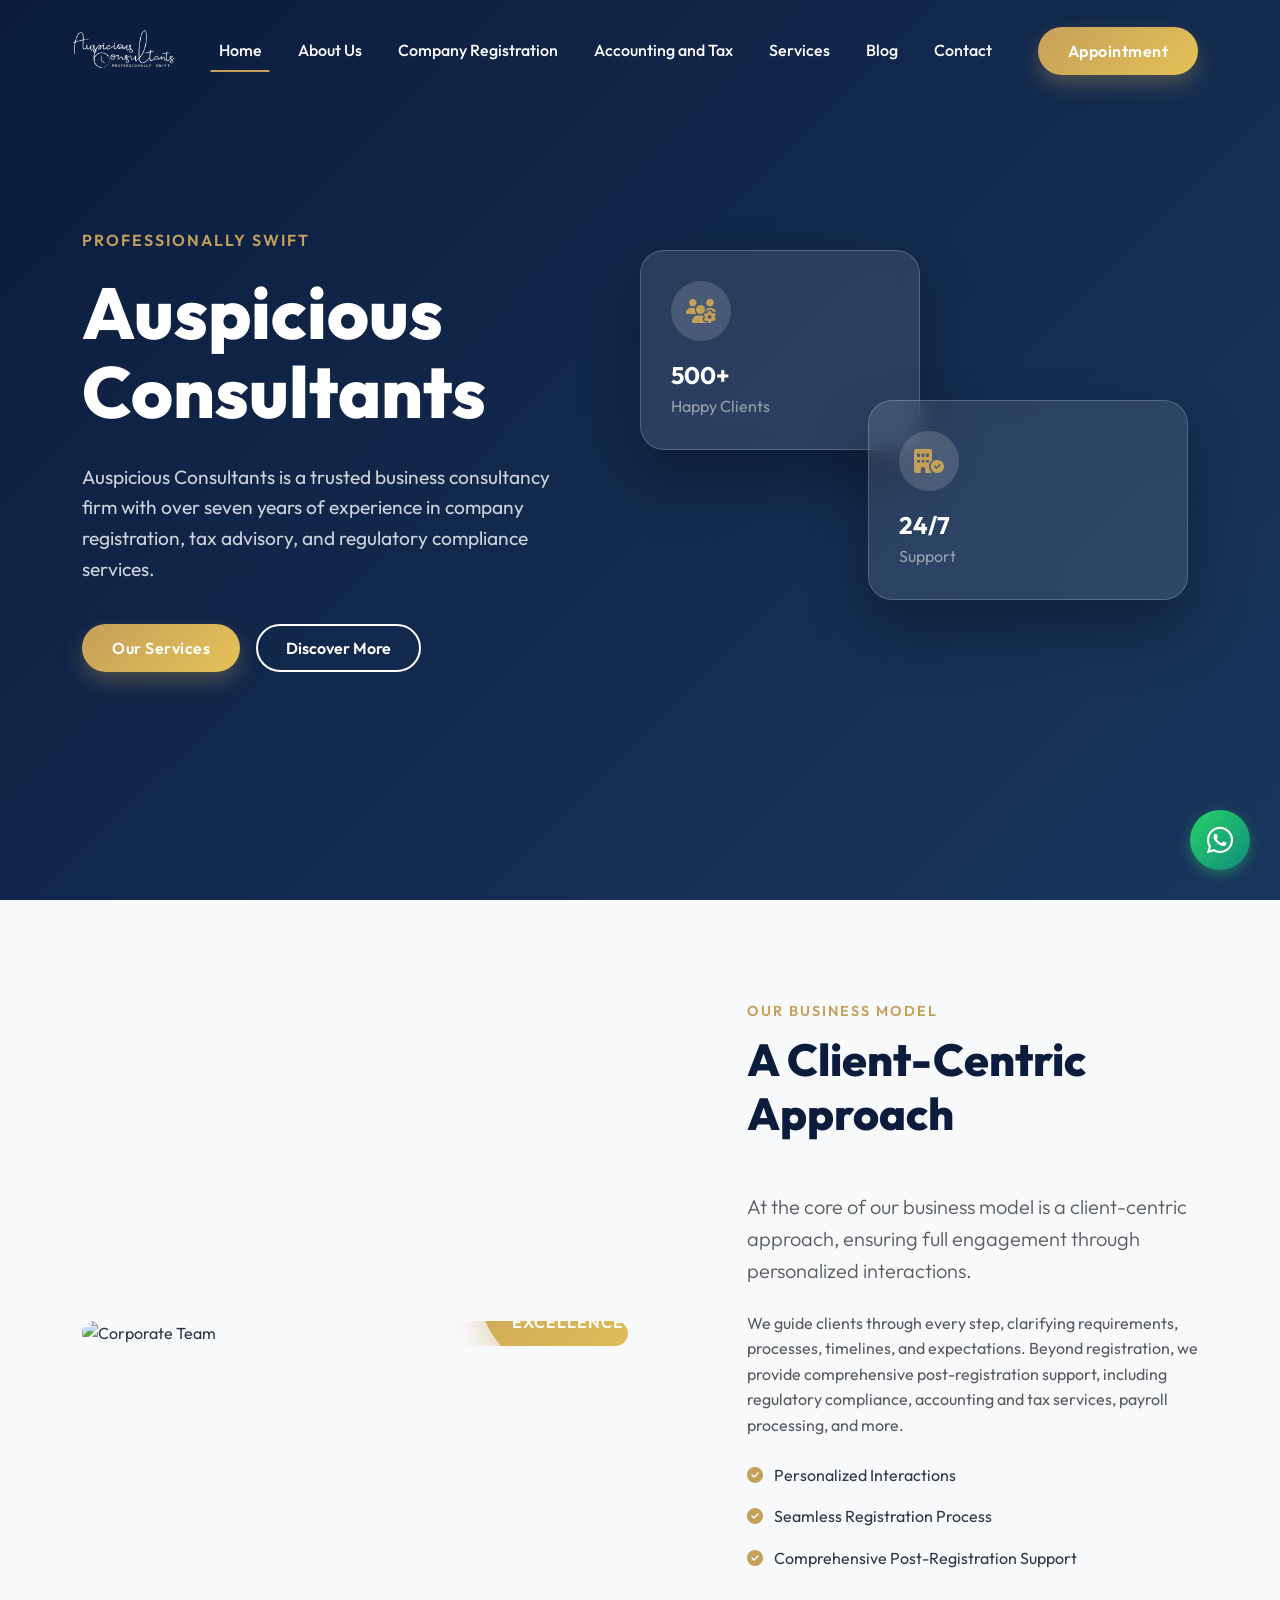
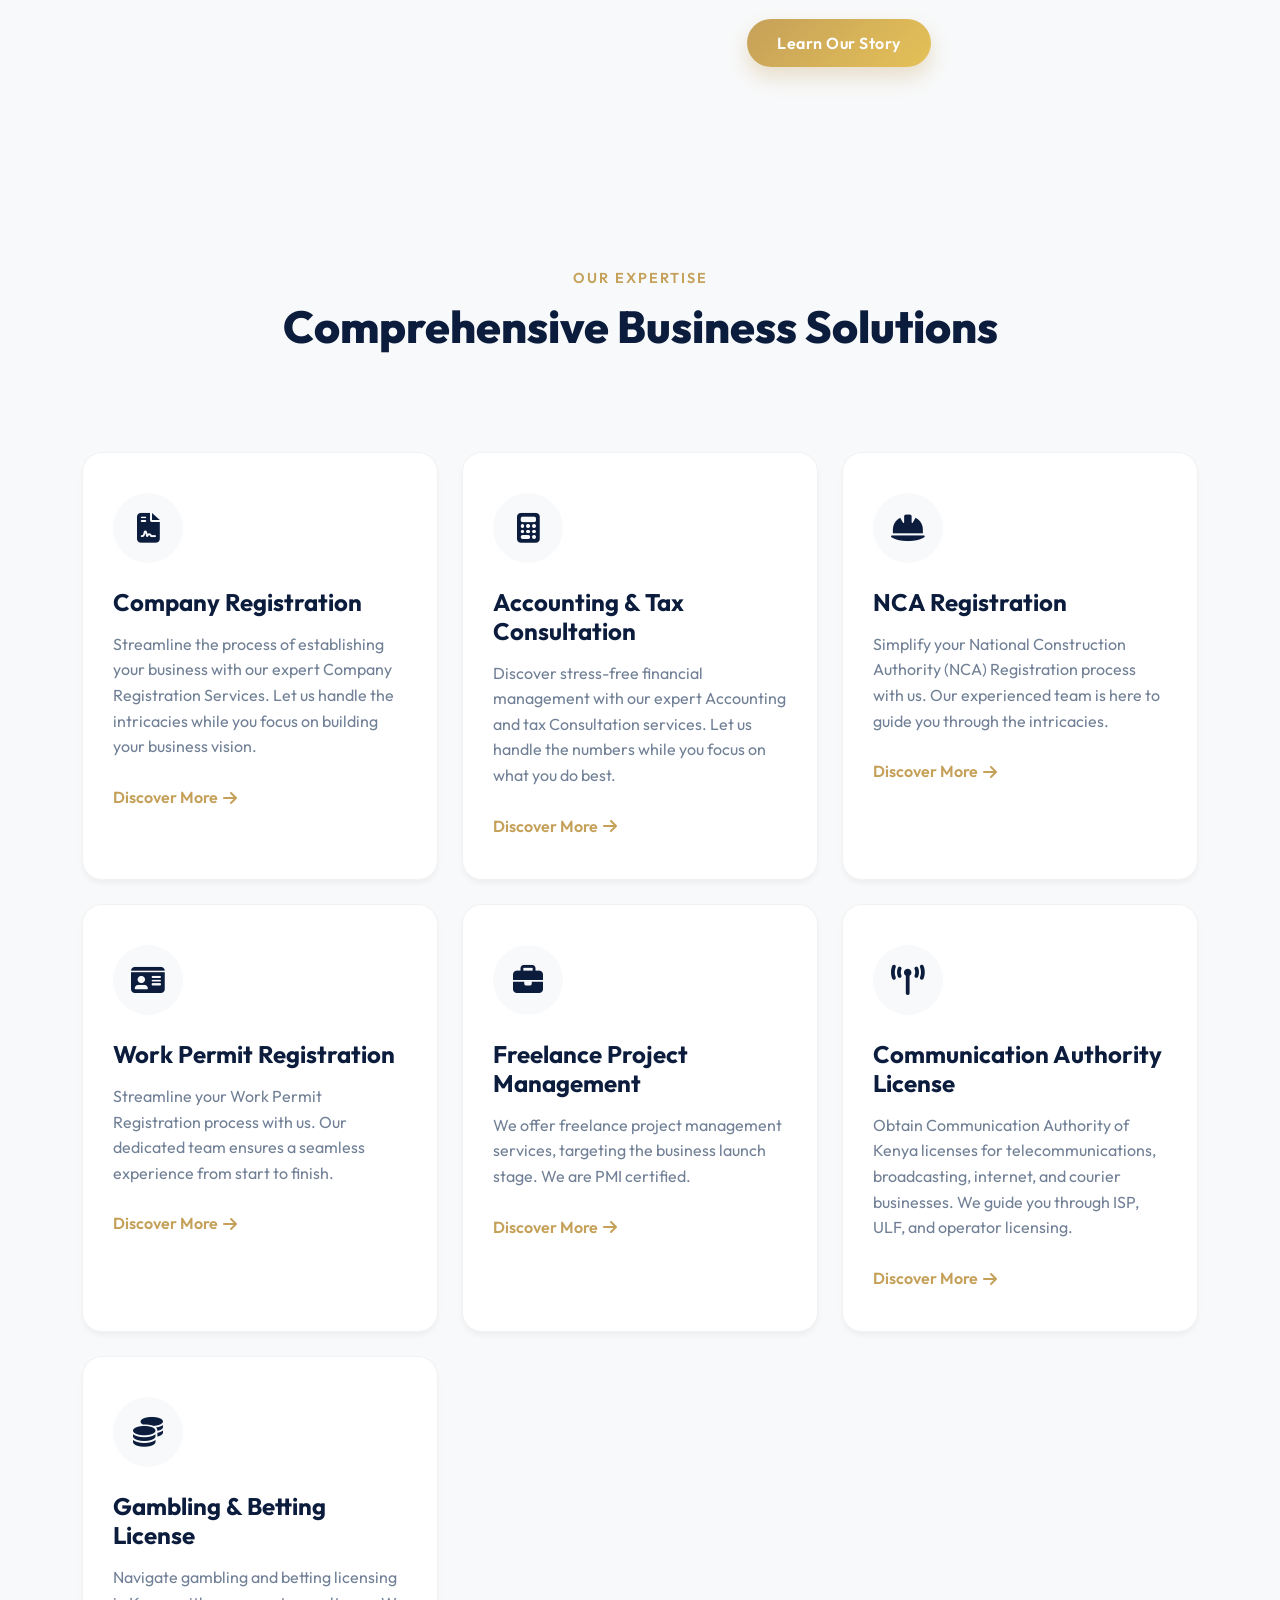
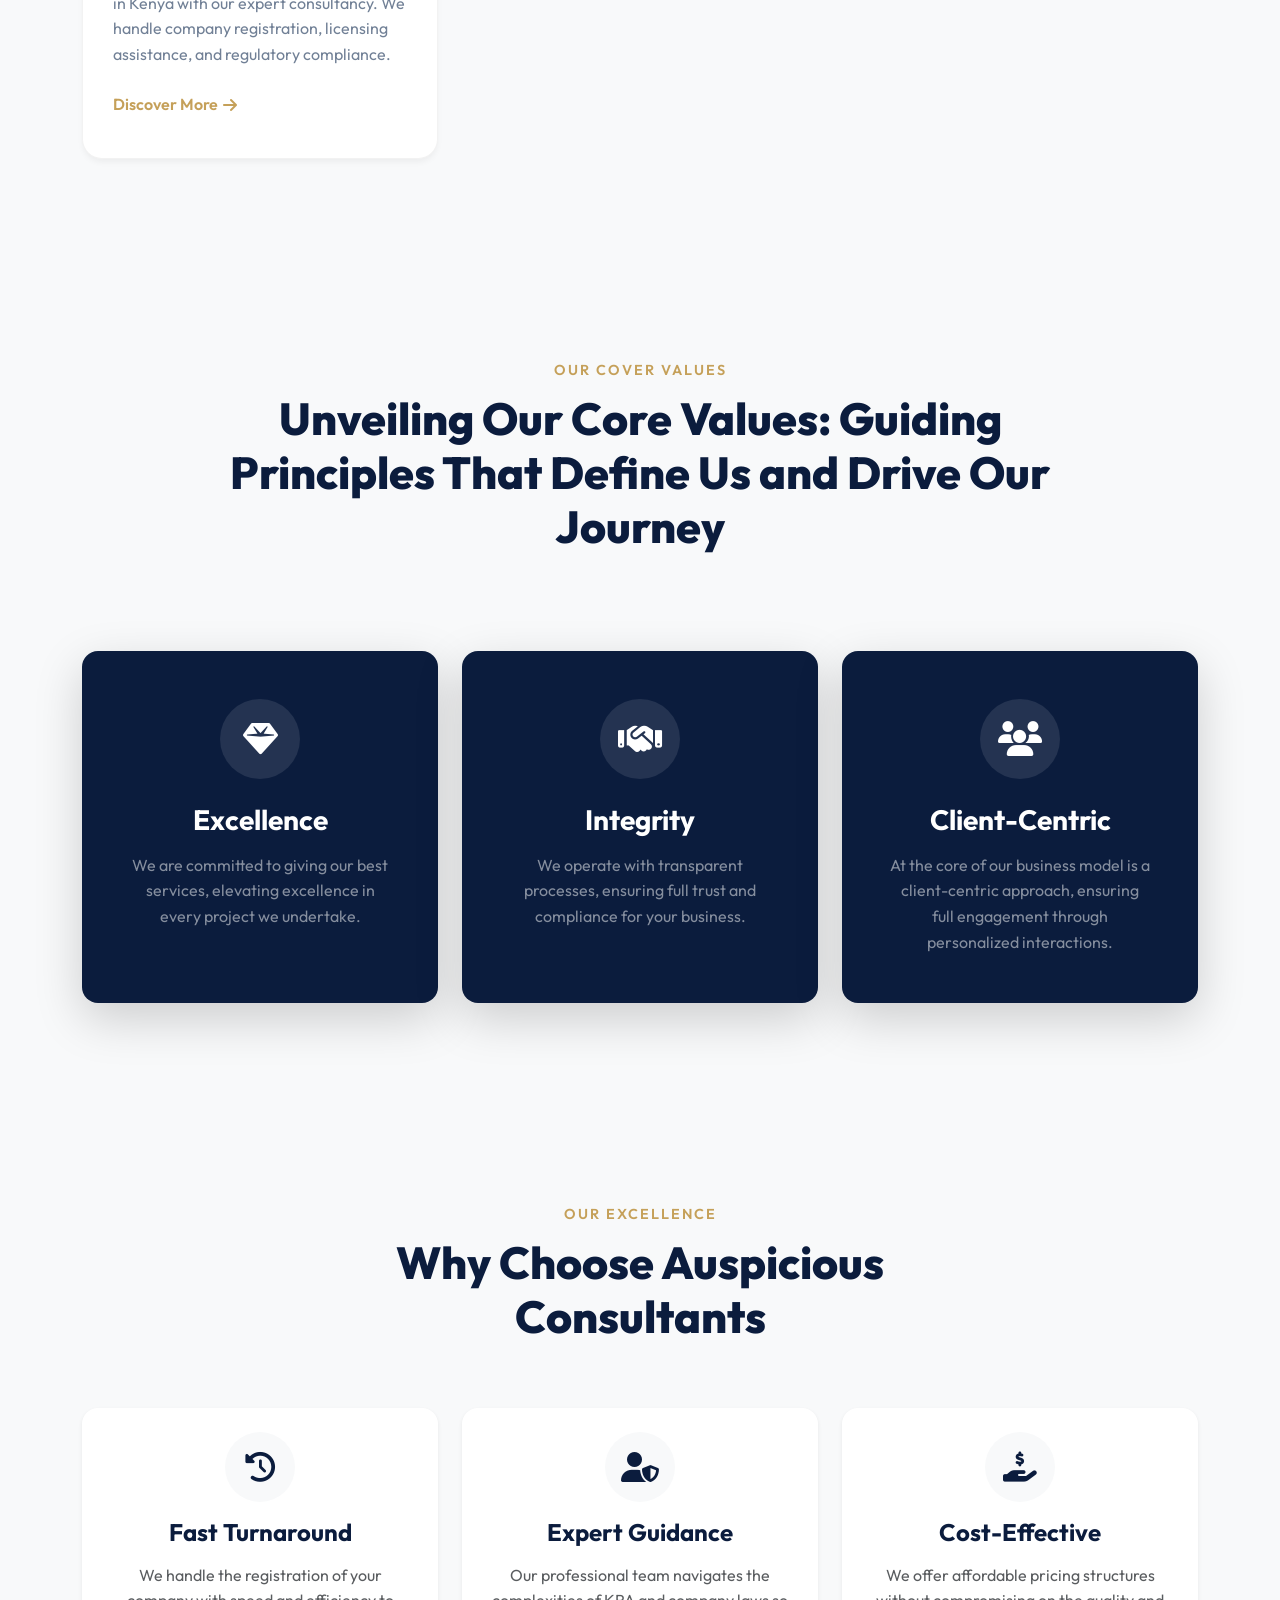
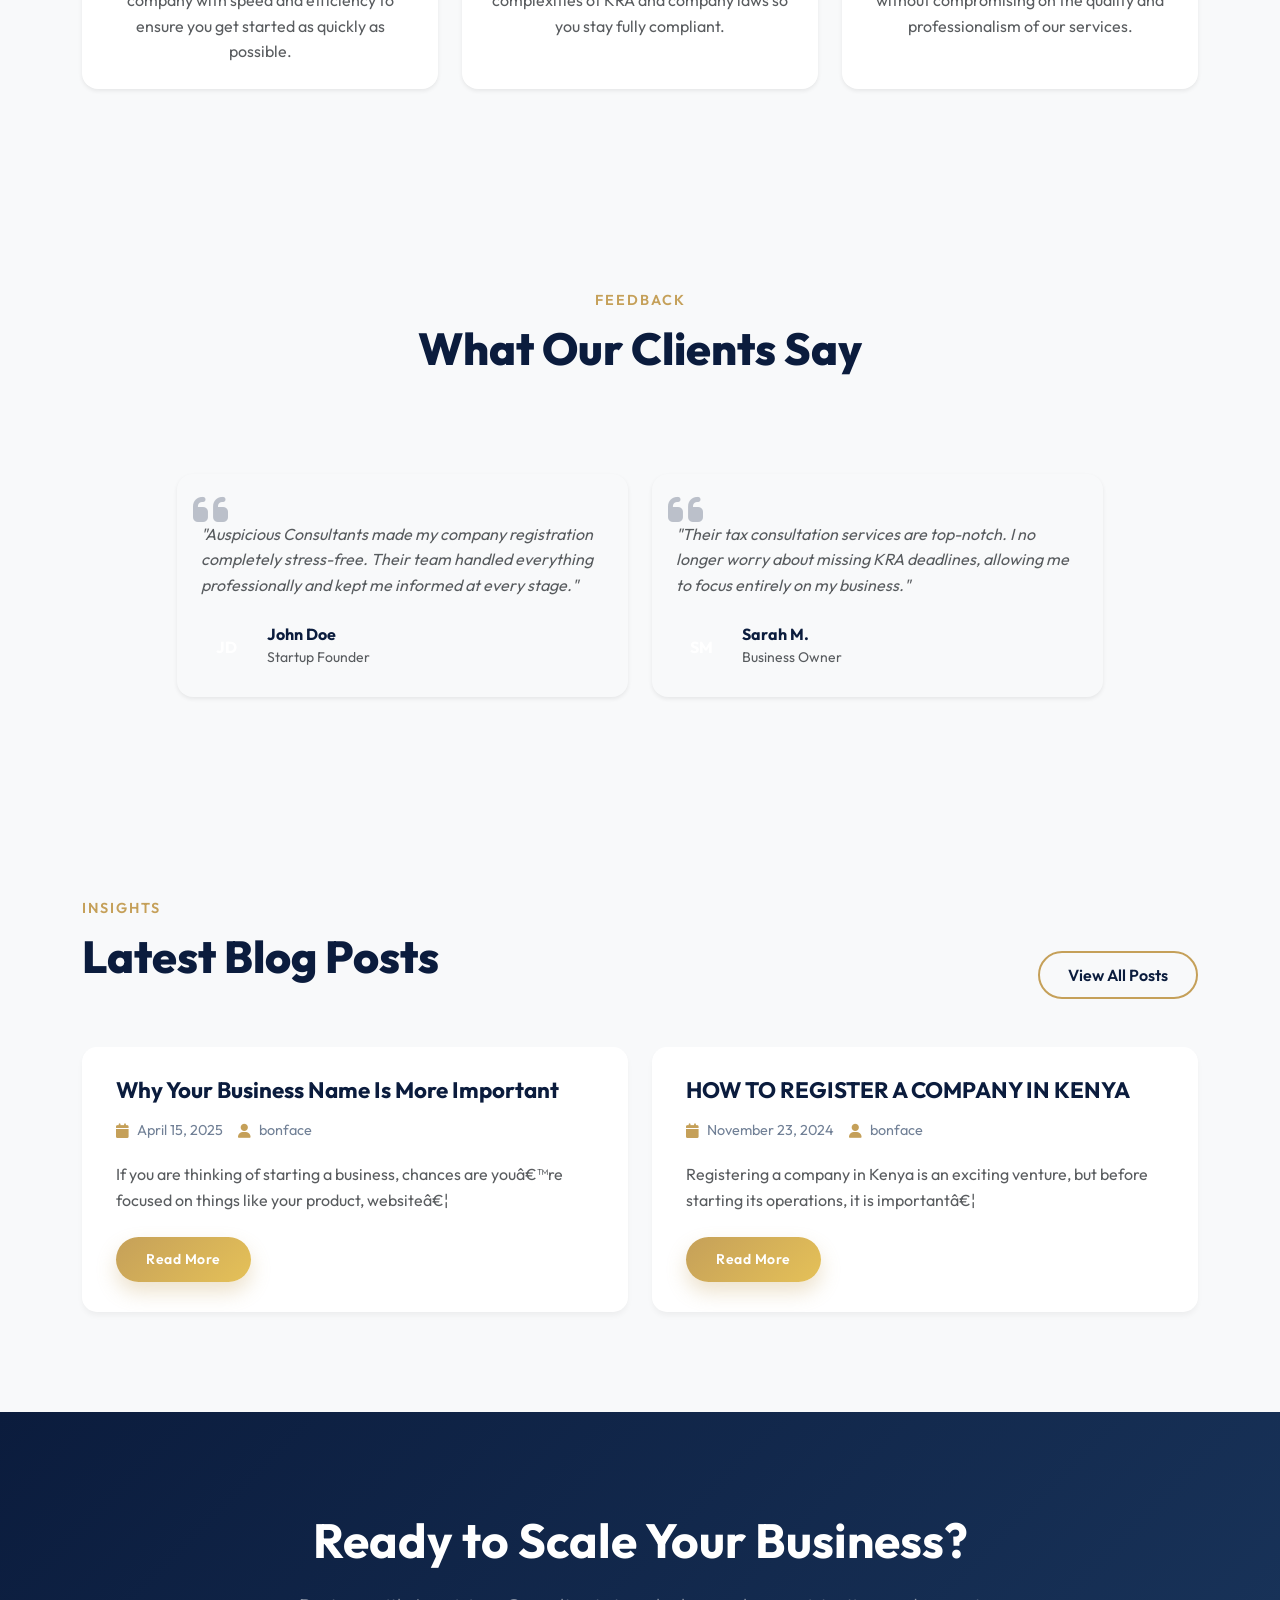
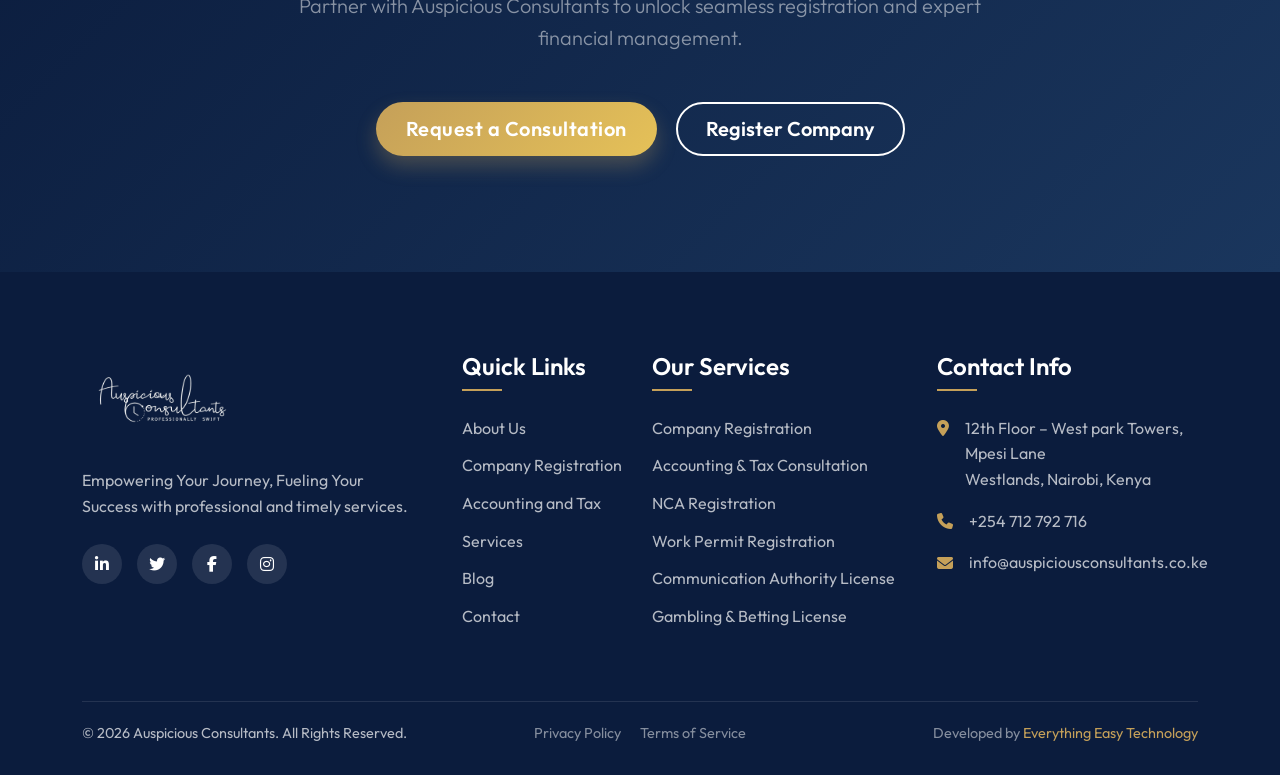
==== commit e5a69422: "added db" ====
--- a/index.html
+++ b/index.html
@@ -47,6 +47,7 @@
 
     <!-- Custom CSS -->
     <link rel="stylesheet" href="css/style.css" />
+    <link rel="stylesheet" href="css/whatsapp.css" />
   </head>
 
   <body>
@@ -58,13 +59,11 @@
         <div class="row align-items-center">
           <div class="col-lg-6 hero-content" data-aos="fade-right">
             <span class="hero-subtitle">Professionally Swift</span>
-            <h1 class="hero-title">
-              Elevating Your Business: Your Partner in Growth
-            </h1>
+            <h1 class="hero-title">Auspicious Consultants</h1>
             <p class="hero-text">
-              We're dedicated to supporting your business journey every step of
-              the way. From registration and permits to seamless project
-              management, we're here to empower your success.
+              Auspicious Consultants is a trusted business consultancy firm with
+              over seven years of experience in company registration, tax
+              advisory, and regulatory compliance services.
             </p>
             <div class="d-flex gap-3">
               <a href="accounting-tax-consultation.html" class="btn btn-premium"
@@ -87,7 +86,7 @@
               <div class="glass-icon">
                 <i class="fa-solid fa-users-gear"></i>
               </div>
-              <h4 class="text-white mb-1">100+</h4>
+              <h4 class="text-white mb-1">500+</h4>
               <p class="text-white-50 mb-0">Happy Clients</p>
             </div>
             <!-- <div class="glass-card gc-2">
@@ -277,6 +276,49 @@
               ></a>
             </div>
           </div>
+          <!-- Service 6 -->
+          <div
+            class="col-lg-4 col-md-6"
+            data-aos="fade-up"
+            data-aos-delay="100"
+          >
+            <div class="service-card">
+              <div class="service-icon">
+                <i class="fa-solid fa-broadcast-tower"></i>
+              </div>
+              <h4>Communication Authority License</h4>
+              <p>
+                Obtain Communication Authority of Kenya licenses for
+                telecommunications, broadcasting, internet, and courier
+                businesses. We guide you through ISP, ULF, and operator
+                licensing.
+              </p>
+              <a href="services.html" class="service-link"
+                >Discover More <i class="fa-solid fa-arrow-right"></i
+              ></a>
+            </div>
+          </div>
+          <!-- Service 7 -->
+          <div
+            class="col-lg-4 col-md-6"
+            data-aos="fade-up"
+            data-aos-delay="200"
+          >
+            <div class="service-card">
+              <div class="service-icon">
+                <i class="fa-solid fa-coins"></i>
+              </div>
+              <h4>Gambling & Betting License</h4>
+              <p>
+                Navigate gambling and betting licensing in Kenya with our expert
+                consultancy. We handle company registration, licensing
+                assistance, and regulatory compliance.
+              </p>
+              <a href="services.html" class="service-link"
+                >Discover More <i class="fa-solid fa-arrow-right"></i
+              ></a>
+            </div>
+          </div>
         </div>
       </div>
     </section>
@@ -536,8 +578,8 @@
                 <span><i class="fa-solid fa-user"></i> bonface</span>
               </div>
               <p class="text-muted mb-4">
-                If youâ€™re thinking of starting a business, chances are
-                youâ€™re focused on things like your product, websiteâ€¦
+                If you are thinking of starting a business, chances are youâ€™re
+                focused on things like your product, websiteâ€¦
               </p>
               <a
                 href="why-your-business-name-is-more-important.html"
@@ -601,5 +643,6 @@
     <script src="https://cdn.jsdelivr.net/npm/bootstrap@5.3.0/dist/js/bootstrap.bundle.min.js"></script>
     <script src="https://unpkg.com/aos@2.3.1/dist/aos.js"></script>
     <script src="js/main.js"></script>
+    <script src="js/whatsapp-button.js"></script>
   </body>
 </html>
--- a/css/whatsapp.css
+++ b/css/whatsapp.css
@@ -0,0 +1,43 @@
+/* WhatsApp Floating Button */
+.whatsapp-floating-btn {
+  position: fixed;
+  bottom: 30px;
+  right: 30px;
+  width: 60px;
+  height: 60px;
+  background: linear-gradient(135deg, #25d366 0%, #128c7e 100%);
+  border-radius: 50%;
+  display: flex;
+  align-items: center;
+  justify-content: center;
+  cursor: pointer;
+  box-shadow: 0 4px 12px rgba(37, 211, 102, 0.4);
+  text-decoration: none;
+  z-index: 999;
+  transition: all 0.3s ease;
+}
+
+.whatsapp-floating-btn:hover {
+  transform: scale(1.1);
+  box-shadow: 0 6px 16px rgba(37, 211, 102, 0.6);
+  text-decoration: none;
+}
+
+.whatsapp-floating-btn i {
+  color: white;
+  font-size: 30px;
+}
+
+/* Mobile responsive */
+@media (max-width: 768px) {
+  .whatsapp-floating-btn {
+    bottom: 20px;
+    right: 20px;
+    width: 55px;
+    height: 55px;
+  }
+
+  .whatsapp-floating-btn i {
+    font-size: 26px;
+  }
+}
